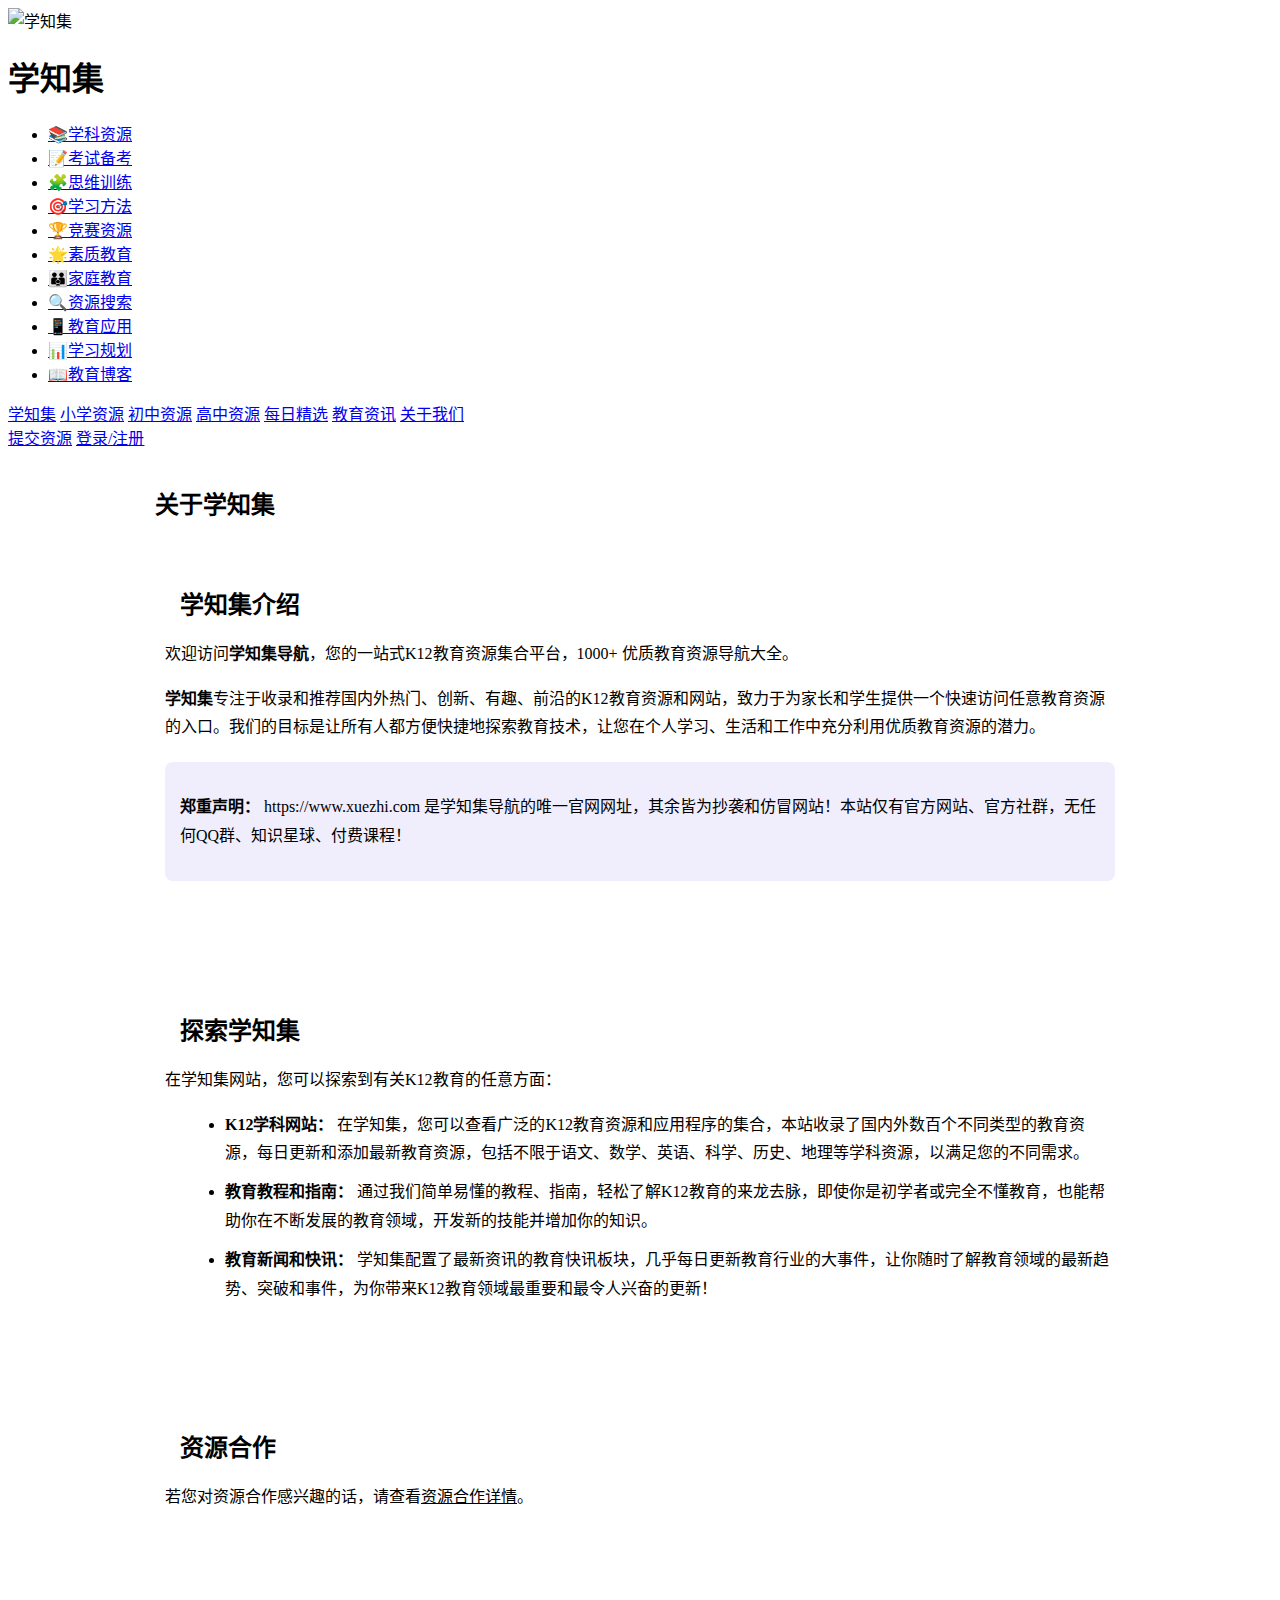
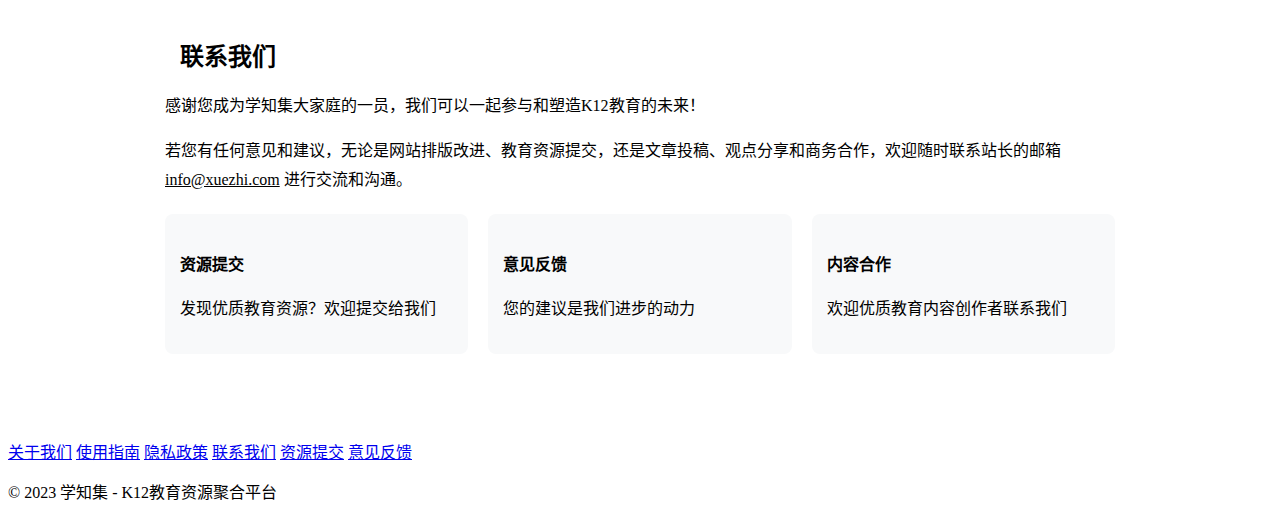
==== about.html @ 23fb1364 "Update about.html" ====
<!DOCTYPE html>
<html lang="zh-CN">
<head>
    <meta charset="UTF-8">
    <meta name="viewport" content="width=device-width, initial-scale=1.0">
    <title>关于学知集 - K12教育资源聚合平台</title>
    <link rel="stylesheet" href="styles.css">
    <style>
        .about-container {
            max-width: 1000px;
            margin: 0 auto;
            padding: 20px;
        }
        
        .about-section {
            margin-bottom: 40px;
            background-color: var(--card-bg);
            border-radius: var(--border-radius);
            box-shadow: var(--shadow);
            padding: 25px;
        }
        
        .about-title {
            font-size: 24px;
            margin-bottom: 20px;
            color: var(--text-color);
            border-left: 4px solid var(--primary-color);
            padding-left: 15px;
        }
        
        .about-content {
            color: var(--text-color);
            line-height: 1.8;
        }
        
        .about-content p {
            margin-bottom: 15px;
        }
        
        .about-content ul {
            margin-left: 20px;
            margin-bottom: 15px;
        }
        
        .about-content ul li {
            margin-bottom: 10px;
        }
        
        .notice {
            background-color: rgba(108, 92, 231, 0.1);
            padding: 15px;
            border-radius: 8px;
            margin: 20px 0;
            border-left: 4px solid var(--primary-color);
        }
        
        .contact-info {
            display: flex;
            flex-wrap: wrap;
            gap: 20px;
            margin-top: 20px;
        }
        
        .contact-item {
            flex: 1;
            min-width: 200px;
            padding: 15px;
            background-color: #f8f9fa;
            border-radius: 8px;
        }
        
        .contact-item h4 {
            margin-bottom: 10px;
            color: var(--primary-color);
        }
    </style>
</head>
<body>
    <div class="container">
        <!-- 左侧导航栏 (与主页相同) -->
        <div class="sidebar">
            <div class="logo">
                <img src="logo.svg" alt="学知集">
                <h1>学知集</h1>
            </div>
            
            <nav class="main-nav">
                <ul>
                    <li><a href="index.html"><span class="icon">📚</span>学科资源</a></li>
                    <li><a href="#"><span class="icon">📝</span>考试备考</a></li>
                    <li><a href="#"><span class="icon">🧩</span>思维训练</a></li>
                    <li><a href="#"><span class="icon">🎯</span>学习方法</a></li>
                    <li><a href="#"><span class="icon">🏆</span>竞赛资源</a></li>
                    <li><a href="#"><span class="icon">🌟</span>素质教育</a></li>
                    <li><a href="#"><span class="icon">👪</span>家庭教育</a></li>
                    <li><a href="#"><span class="icon">🔍</span>资源搜索</a></li>
                    <li><a href="#"><span class="icon">📱</span>教育应用</a></li>
                    <li><a href="#"><span class="icon">📊</span>学习规划</a></li>
                    <li><a href="#"><span class="icon">📖</span>教育博客</a></li>
                </ul>
            </nav>
        </div>

        <!-- 主内容区 -->
        <div class="main-content">
            <!-- 顶部导航 -->
            <header class="top-nav">
                <div class="nav-links">
                    <a href="index.html">学知集</a>
                    <a href="#">小学资源</a>
                    <a href="#">初中资源</a>
                    <a href="#">高中资源</a>
                    <a href="#">每日精选</a>
                    <a href="#">教育资讯</a>
                    <a href="about.html" class="active">关于我们</a>
                </div>
                <div class="user-area">
                    <a href="#" class="btn">提交资源</a>
                    <a href="#" class="btn primary">登录/注册</a>
                </div>
            </header>

            <!-- 关于页面内容 -->
            <div class="about-container">
                <h1 class="about-title">关于学知集</h1>
                
                <div class="about-section">
                    <h2 class="about-title">学知集介绍</h2>
                    <div class="about-content">
                        <p>欢迎访问<strong>学知集导航</strong>，您的一站式K12教育资源集合平台，1000+ 优质教育资源导航大全。</p>
                        
                        <p><strong>学知集</strong>专注于收录和推荐国内外热门、创新、有趣、前沿的K12教育资源和网站，致力于为家长和学生提供一个快速访问任意教育资源的入口。我们的目标是让所有人都方便快捷地探索教育技术，让您在个人学习、生活和工作中充分利用优质教育资源的潜力。</p>
                        
                        <div class="notice">
                            <p><strong>郑重声明：</strong> https://www.xuezhi.com 是学知集导航的唯一官网网址，其余皆为抄袭和仿冒网站！本站仅有官方网站、官方社群，无任何QQ群、知识星球、付费课程！</p>
                        </div>
                    </div>
                </div>
                
                <div class="about-section">
                    <h2 class="about-title">探索学知集</h2>
                    <div class="about-content">
                        <p>在学知集网站，您可以探索到有关K12教育的任意方面：</p>
                        
                        <ul>
                            <li><strong>K12学科网站：</strong> 在学知集，您可以查看广泛的K12教育资源和应用程序的集合，本站收录了国内外数百个不同类型的教育资源，每日更新和添加最新教育资源，包括不限于语文、数学、英语、科学、历史、地理等学科资源，以满足您的不同需求。</li>
                            
                            <li><strong>教育教程和指南：</strong> 通过我们简单易懂的教程、指南，轻松了解K12教育的来龙去脉，即使你是初学者或完全不懂教育，也能帮助你在不断发展的教育领域，开发新的技能并增加你的知识。</li>
                            
                            <li><strong>教育新闻和快讯：</strong> 学知集配置了最新资讯的教育快讯板块，几乎每日更新教育行业的大事件，让你随时了解教育领域的最新趋势、突破和事件，为你带来K12教育领域最重要和最令人兴奋的更新！</li>
                        </ul>
                    </div>
                </div>
                
                <div class="about-section">
                    <h2 class="about-title">资源合作</h2>
                    <div class="about-content">
                        <p>若您对资源合作感兴趣的话，请查看<a href="#" style="color: var(--primary-color);">资源合作详情</a>。</p>
                    </div>
                </div>
                
                <div class="about-section">
                    <h2 class="about-title">联系我们</h2>
                    <div class="about-content">
                        <p>感谢您成为学知集大家庭的一员，我们可以一起参与和塑造K12教育的未来！</p>
                        
                        <p>若您有任何意见和建议，无论是网站排版改进、教育资源提交，还是文章投稿、观点分享和商务合作，欢迎随时联系站长的邮箱 <a href="mailto:info@xuezhi.com" style="color: var(--primary-color);">info@xuezhi.com</a> 进行交流和沟通。</p>
                        
                        <div class="contact-info">
                            <div class="contact-item">
                                <h4>资源提交</h4>
                                <p>发现优质教育资源？欢迎提交给我们</p>
                            </div>
                            <div class="contact-item">
                                <h4>意见反馈</h4>
                                <p>您的建议是我们进步的动力</p>
                            </div>
                            <div class="contact-item">
                                <h4>内容合作</h4>
                                <p>欢迎优质教育内容创作者联系我们</p>
                            </div>
                        </div>
                    </div>
                </div>
            </div>

            <footer class="footer">
                <div class="footer-content">
                    <div class="footer-links">
                        <a href="#">关于我们</a>
                        <a href="#">使用指南</a>
                        <a href="#">隐私政策</a>
                        <a href="#">联系我们</a>
                        <a href="#">资源提交</a>
                        <a href="#">意见反馈</a>
                    </div>
                    <p class="copyright">© 2023 学知集 - K12教育资源聚合平台</p>
                </div>
            </footer>
        </div>
    </div>

    <script src="script.js"></script>
</body>
</html>
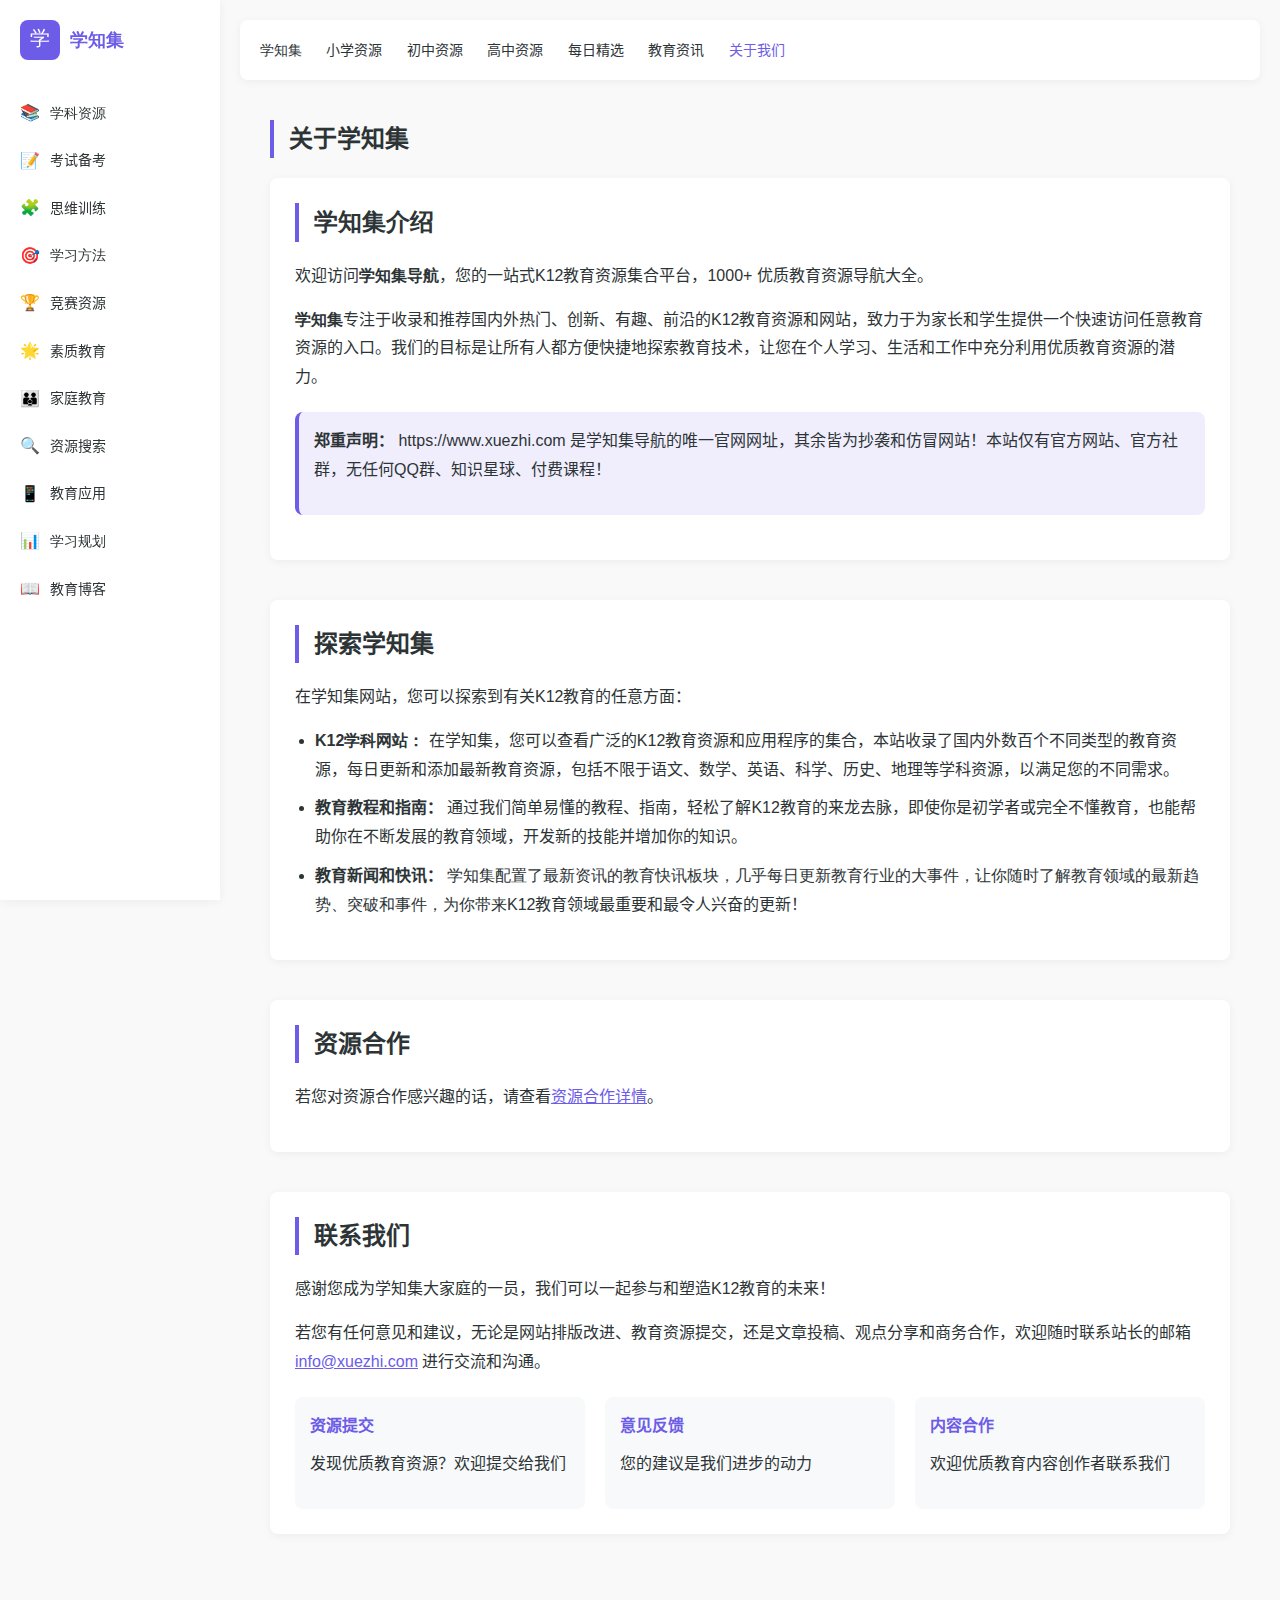
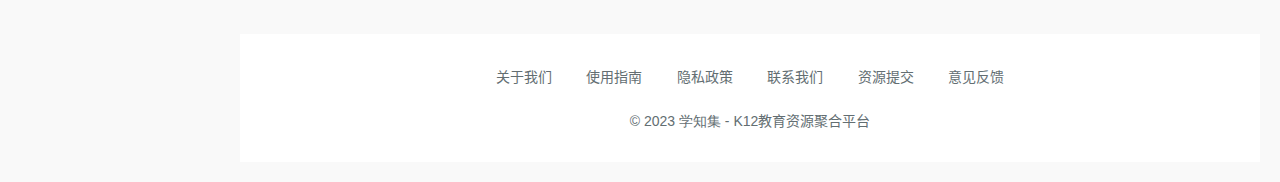
==== commit 13743ad9: "Update about.html" ====
--- a/about.html
+++ b/about.html
@@ -115,8 +115,7 @@
                     <a href="about.html" class="active">关于我们</a>
                 </div>
                 <div class="user-area">
-                    <a href="#" class="btn">提交资源</a>
-                    <a href="#" class="btn primary">登录/注册</a>
+                    <!-- 留空或添加其他非按钮内容 -->
                 </div>
             </header>
 
--- a/styles.css
+++ b/styles.css
@@ -0,0 +1,478 @@
+:root {
+    --primary-color: #6c5ce7;
+    --secondary-color: #a29bfe;
+    --text-color: #2d3436;
+    --light-text: #636e72;
+    --border-color: #e0e0e0;
+    --bg-color: #f9f9f9;
+    --card-bg: #ffffff;
+    --sidebar-width: 220px;
+    --header-height: 60px;
+    --border-radius: 8px;
+    --shadow: 0 2px 10px rgba(0, 0, 0, 0.05);
+}
+
+* {
+    margin: 0;
+    padding: 0;
+    box-sizing: border-box;
+}
+
+body {
+    font-family: 'PingFang SC', 'Microsoft YaHei', sans-serif;
+    color: var(--text-color);
+    background-color: var(--bg-color);
+    line-height: 1.6;
+}
+
+.container {
+    display: flex;
+    min-height: 100vh;
+}
+
+/* 侧边栏样式 */
+.sidebar {
+    width: var(--sidebar-width);
+    background-color: var(--card-bg);
+    box-shadow: var(--shadow);
+    position: fixed;
+    height: 100%;
+    overflow-y: auto;
+    padding: 20px 0;
+    z-index: 10;
+}
+
+.logo {
+    display: flex;
+    align-items: center;
+    padding: 0 20px;
+    margin-bottom: 30px;
+}
+
+.logo img {
+    width: 40px;
+    height: 40px;
+    margin-right: 10px;
+}
+
+.logo h1 {
+    font-size: 18px;
+    font-weight: 600;
+    color: var(--primary-color);
+}
+
+.main-nav ul {
+    list-style: none;
+}
+
+.main-nav ul li {
+    margin-bottom: 2px;
+}
+
+.main-nav ul li a {
+    display: flex;
+    align-items: center;
+    padding: 10px 20px;
+    color: var(--text-color);
+    text-decoration: none;
+    font-size: 14px;
+    transition: all 0.3s;
+}
+
+.main-nav ul li a:hover,
+.main-nav ul li.active a {
+    background-color: rgba(108, 92, 231, 0.1);
+    color: var(--primary-color);
+}
+
+.main-nav .icon {
+    margin-right: 10px;
+    font-size: 16px;
+}
+
+.submenu {
+    padding-left: 30px;
+    display: none;
+}
+
+.submenu li a {
+    padding: 8px 15px;
+}
+
+/* 主内容区样式 */
+.main-content {
+    flex: 1;
+    margin-left: var(--sidebar-width);
+    padding: 20px;
+}
+
+/* 顶部导航样式 */
+.top-nav {
+    display: flex;
+    justify-content: space-between;
+    align-items: center;
+    padding: 0 20px;
+    height: var(--header-height);
+    background-color: var(--card-bg);
+    border-radius: var(--border-radius);
+    box-shadow: var(--shadow);
+    margin-bottom: 20px;
+}
+
+.nav-links a {
+    margin-right: 20px;
+    color: var(--text-color);
+    text-decoration: none;
+    font-size: 14px;
+    transition: all 0.3s;
+}
+
+.nav-links a:hover,
+.nav-links a.active {
+    color: var(--primary-color);
+}
+
+.user-area .btn {
+    padding: 6px 15px;
+    border-radius: var(--border-radius);
+    background: transparent;
+    color: var(--text-color);
+    text-decoration: none;
+    font-size: 14px;
+    transition: all 0.3s;
+    margin-left: 10px;
+    border: 1px solid var(--border-color);
+}
+
+.user-area .btn.primary {
+    background-color: var(--primary-color);
+    color: white;
+    border: none;
+}
+
+.user-area .btn:hover {
+    opacity: 0.9;
+}
+
+/* 网站标题和搜索区 */
+.hero {
+    text-align: center;
+    margin: 40px 0;
+}
+
+.logo-large {
+    width: 80px;
+    height: 80px;
+    margin-bottom: 10px;
+}
+
+.hero h1 {
+    font-size: 28px;
+    font-weight: 600;
+    color: var(--primary-color);
+    margin-bottom: 5px;
+}
+
+.tagline {
+    font-size: 16px;
+    color: var(--light-text);
+}
+
+/* 搜索区域 */
+.search-container {
+    display: flex;
+    max-width: 600px;
+    margin: 0 auto 30px;
+}
+
+.search-input {
+    flex: 1;
+    padding: 12px 15px;
+    border: 2px solid var(--border-color);
+    border-right: none;
+    border-radius: var(--border-radius) 0 0 var(--border-radius);
+    font-size: 14px;
+    transition: border-color 0.3s;
+}
+
+.search-input:focus {
+    outline: none;
+    border-color: var(--primary-color);
+}
+
+.search-btn {
+    padding: 0 20px;
+    background-color: var(--primary-color);
+    color: white;
+    border: none;
+    border-radius: 0 var(--border-radius) var(--border-radius) 0;
+    cursor: pointer;
+    transition: background-color 0.3s;
+}
+
+.search-btn:hover {
+    background-color: var(--secondary-color);
+}
+
+/* 分类标签 */
+.category-tabs {
+    display: flex;
+    flex-wrap: wrap;
+    gap: 10px;
+    margin-bottom: 20px;
+}
+
+.tab {
+    padding: 8px 15px;
+    background-color: var(--card-bg);
+    color: var(--text-color);
+    text-decoration: none;
+    border-radius: var(--border-radius);
+    font-size: 14px;
+    transition: all 0.3s;
+}
+
+.tab.active,
+.tab:hover {
+    background-color: var(--primary-color);
+    color: white;
+}
+
+/* 搜索引擎选择 */
+.search-engines {
+    display: flex;
+    margin-bottom: 30px;
+}
+
+.engine {
+    padding: 6px 15px;
+    color: var(--light-text);
+    text-decoration: none;
+    font-size: 14px;
+    border-right: 1px solid var(--border-color);
+}
+
+.engine:first-child {
+    padding-left: 0;
+}
+
+.engine:last-child {
+    border-right: none;
+}
+
+.engine.active,
+.engine:hover {
+    color: var(--primary-color);
+}
+
+/* 资源卡片样式 */
+.resource-grid {
+    display: grid;
+    grid-template-columns: repeat(auto-fill, minmax(300px, 1fr));
+    gap: 20px;
+    margin-bottom: 40px;
+}
+
+.resource-card {
+    background-color: var(--card-bg);
+    border-radius: var(--border-radius);
+    box-shadow: var(--shadow);
+    padding: 20px;
+    transition: transform 0.3s, box-shadow 0.3s;
+    cursor: pointer;
+}
+
+.resource-card:hover {
+    transform: translateY(-5px);
+    box-shadow: 0 5px 15px rgba(0, 0, 0, 0.1);
+}
+
+.card-header {
+    display: flex;
+    align-items: center;
+    margin-bottom: 15px;
+}
+
+.resource-icon {
+    width: 40px;
+    height: 40px;
+    margin-right: 15px;
+    border-radius: 8px;
+}
+
+.resource-title {
+    font-size: 18px;
+    font-weight: 600;
+}
+
+.resource-desc {
+    color: var(--light-text);
+    font-size: 14px;
+    margin-bottom: 15px;
+    line-height: 1.5;
+}
+
+.resource-meta {
+    display: flex;
+    flex-wrap: wrap;
+}
+
+.tag {
+    font-size: 12px;
+    background-color: #f0f0f0;
+    color: var(--light-text);
+    padding: 3px 8px;
+    border-radius: 4px;
+    margin-right: 5px;
+    margin-bottom: 5px;
+}
+
+/* 热门资源区 */
+.section-title {
+    font-size: 18px;
+    margin-bottom: 20px;
+    color: var(--text-color);
+    position: relative;
+    padding-left: 15px;
+}
+
+.section-title::before {
+    content: '';
+    position: absolute;
+    left: 0;
+    top: 50%;
+    transform: translateY(-50%);
+    width: 4px;
+    height: 18px;
+    background-color: var(--primary-color);
+    border-radius: 2px;
+}
+
+.hot-resources {
+    background-color: var(--card-bg);
+    border-radius: var(--border-radius);
+    box-shadow: var(--shadow);
+    padding: 20px;
+    margin-bottom: 40px;
+}
+
+.hot-item {
+    display: flex;
+    margin-bottom: 20px;
+    padding-bottom: 20px;
+    border-bottom: 1px solid var(--border-color);
+}
+
+.hot-item:last-child {
+    margin-bottom: 0;
+    padding-bottom: 0;
+    border-bottom: none;
+}
+
+.hot-icon {
+    width: 50px;
+    height: 50px;
+    border-radius: 8px;
+    margin-right: 15px;
+}
+
+.hot-content h3 {
+    font-size: 16px;
+    margin-bottom: 5px;
+}
+
+.hot-content p {
+    font-size: 14px;
+    color: var(--light-text);
+}
+
+/* 资讯区域 */
+.news-section {
+    margin-bottom: 40px;
+}
+
+.news-list {
+    background-color: var(--card-bg);
+    border-radius: var(--border-radius);
+    box-shadow: var(--shadow);
+    padding: 20px;
+}
+
+.news-item {
+    display: flex;
+    align-items: center;
+    padding: 15px 0;
+    border-bottom: 1px solid var(--border-color);
+}
+
+.news-item:last-child {
+    border-bottom: none;
+}
+
+.news-date {
+    font-size: 14px;
+    color: var(--light-text);
+    margin-right: 20px;
+    white-space: nowrap;
+}
+
+.news-title {
+    font-size: 15px;
+    font-weight: 500;
+}
+
+/* 页脚 */
+.footer {
+    background-color: var(--card-bg);
+    padding: 30px 0;
+    margin-top: 40px;
+}
+
+.footer-content {
+    max-width: 1200px;
+    margin: 0 auto;
+    text-align: center;
+}
+
+.footer-links {
+    margin-bottom: 20px;
+}
+
+.footer-links a {
+    color: var(--light-text);
+    text-decoration: none;
+    margin: 0 15px;
+    font-size: 14px;
+    transition: all 0.3s;
+}
+
+.footer-links a:hover {
+    color: var(--primary-color);
+}
+
+.copyright {
+    font-size: 14px;
+    color: var(--light-text);
+}
+
+/* 响应式设计 */
+@media (max-width: 768px) {
+    .sidebar {
+        width: 0;
+        transform: translateX(-100%);
+        transition: transform 0.3s;
+    }
+    
+    .sidebar.active {
+        width: var(--sidebar-width);
+        transform: translateX(0);
+    }
+    
+    .main-content {
+        margin-left: 0;
+    }
+    
+    .resource-grid {
+        grid-template-columns: repeat(auto-fill, minmax(250px, 1fr));
+    }
+}
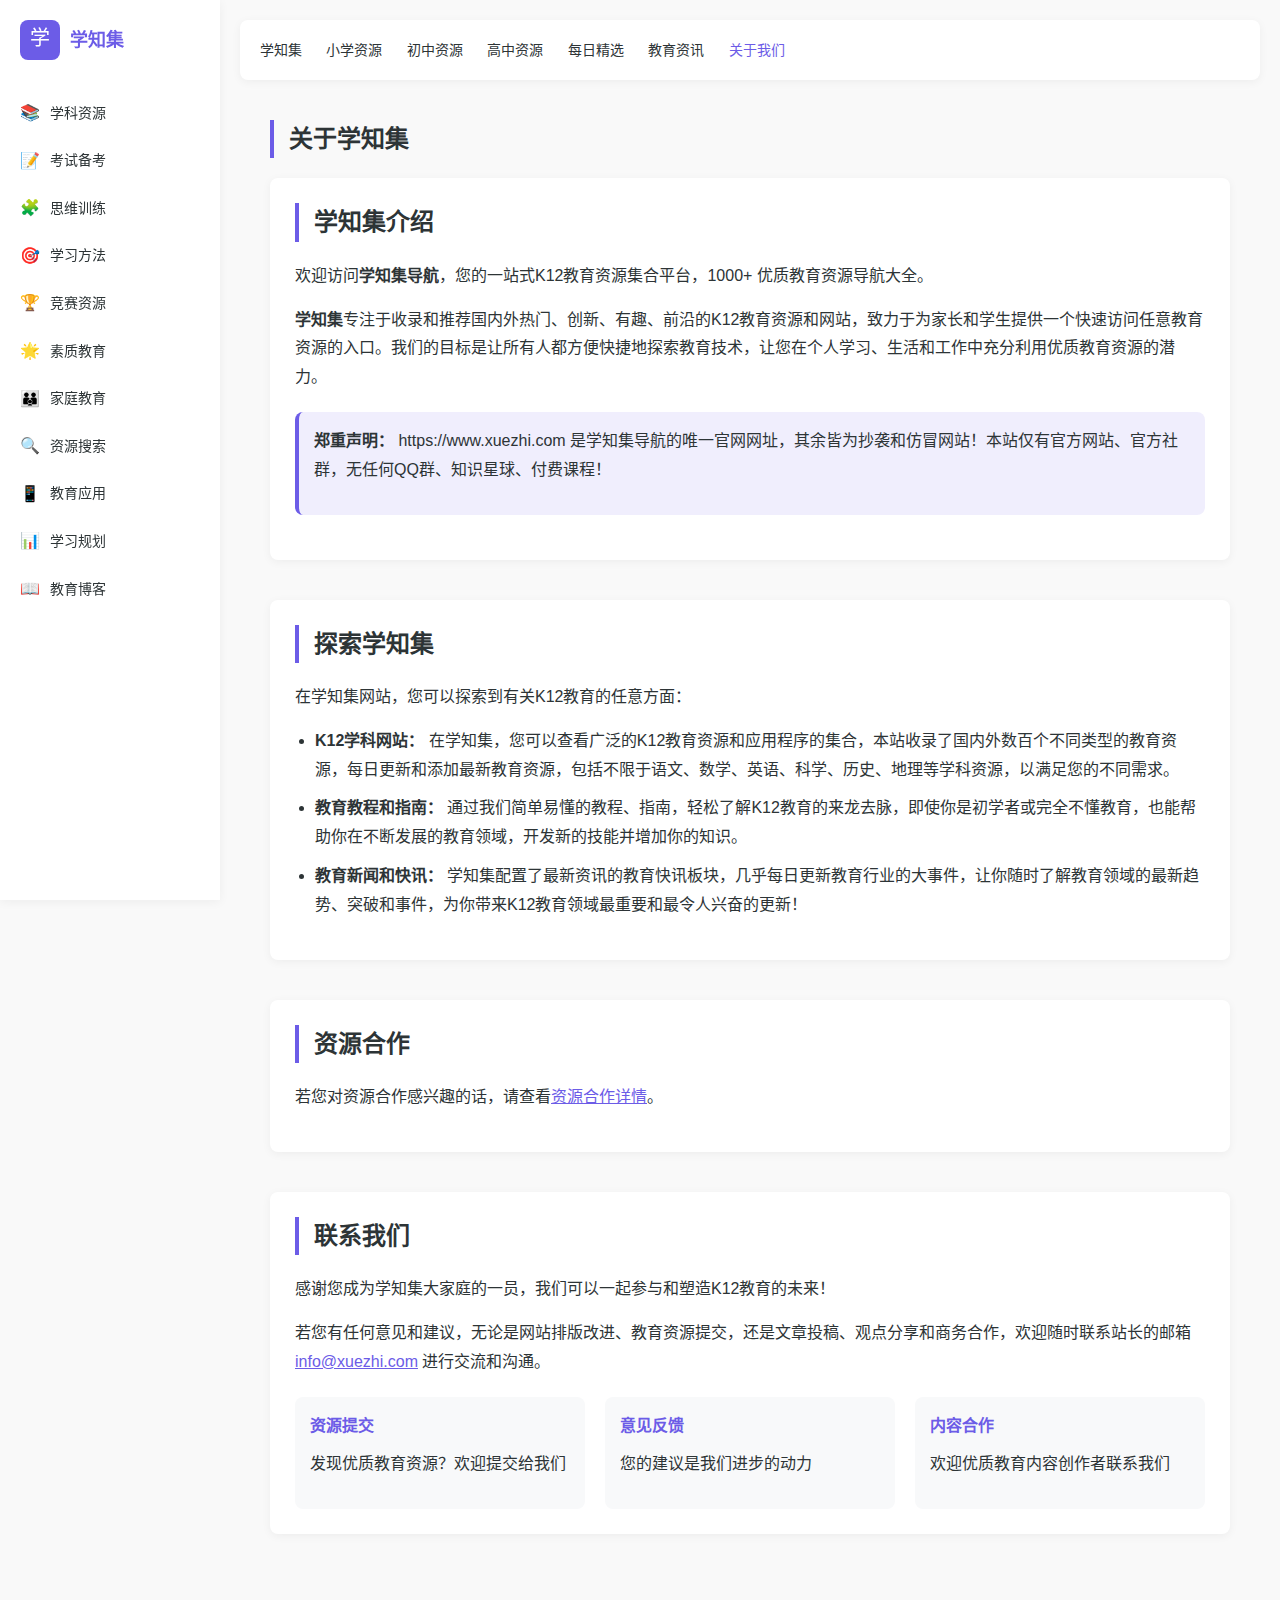
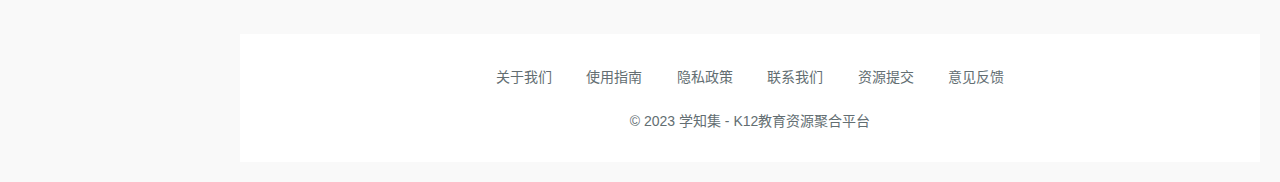
==== commit 878f71f3: "Update about.html" ====
--- a/about.html
+++ b/about.html
@@ -115,7 +115,7 @@
                     <a href="about.html" class="active">关于我们</a>
                 </div>
                 <div class="user-area">
-                    <!-- 留空或添加其他非按钮内容 -->
+                    <!-- 空白区域 -->
                 </div>
             </header>
 
--- a/styles.css
+++ b/styles.css
@@ -133,25 +133,7 @@
 }
 
 .user-area .btn {
-    padding: 6px 15px;
-    border-radius: var(--border-radius);
-    background: transparent;
-    color: var(--text-color);
-    text-decoration: none;
-    font-size: 14px;
-    transition: all 0.3s;
-    margin-left: 10px;
-    border: 1px solid var(--border-color);
-}
-
-.user-area .btn.primary {
-    background-color: var(--primary-color);
-    color: white;
-    border: none;
-}
-
-.user-area .btn:hover {
-    opacity: 0.9;
+    display: none;
 }
 
 /* 网站标题和搜索区 */
@@ -160,39 +142,43 @@
     margin: 40px 0;
 }
 
+.hero-title {
+    display: flex;
+    justify-content: center;
+    align-items: center;
+    margin-bottom: 10px;
+}
+
 .logo-large {
-    width: 80px;
-    height: 80px;
-    margin-bottom: 10px;
+    width: 50px;
+    height: 50px;
+    margin-right: 15px;
 }
 
 .hero h1 {
-    font-size: 28px;
-    font-weight: 600;
-    color: var(--primary-color);
-    margin-bottom: 5px;
+    font-size: 36px;
+    color: var(--primary-color);
+    margin-bottom: 0;
 }
 
 .tagline {
+    color: var(--light-text);
     font-size: 16px;
-    color: var(--light-text);
-}
-
-/* 搜索区域 */
+}
+
 .search-container {
     display: flex;
     max-width: 600px;
-    margin: 0 auto 30px;
+    margin: 20px auto;
 }
 
 .search-input {
     flex: 1;
-    padding: 12px 15px;
+    padding: 12px 20px;
     border: 2px solid var(--border-color);
-    border-right: none;
     border-radius: var(--border-radius) 0 0 var(--border-radius);
-    font-size: 14px;
-    transition: border-color 0.3s;
+    font-size: 16px;
+    transition: all 0.3s;
 }
 
 .search-input:focus {
@@ -201,13 +187,14 @@
 }
 
 .search-btn {
-    padding: 0 20px;
     background-color: var(--primary-color);
     color: white;
     border: none;
     border-radius: 0 var(--border-radius) var(--border-radius) 0;
+    padding: 0 20px;
     cursor: pointer;
-    transition: background-color 0.3s;
+    font-size: 18px;
+    transition: all 0.3s;
 }
 
 .search-btn:hover {
@@ -219,17 +206,18 @@
     display: flex;
     flex-wrap: wrap;
     gap: 10px;
-    margin-bottom: 20px;
+    margin: 20px 0;
 }
 
 .tab {
     padding: 8px 15px;
     background-color: var(--card-bg);
+    border-radius: var(--border-radius);
     color: var(--text-color);
     text-decoration: none;
-    border-radius: var(--border-radius);
-    font-size: 14px;
-    transition: all 0.3s;
+    font-size: 14px;
+    transition: all 0.3s;
+    box-shadow: var(--shadow);
 }
 
 .tab.active,
@@ -241,23 +229,28 @@
 /* 搜索引擎选择 */
 .search-engines {
     display: flex;
-    margin-bottom: 30px;
+    margin: 20px 0 30px;
+    border-bottom: 1px solid var(--border-color);
 }
 
 .engine {
-    padding: 6px 15px;
-    color: var(--light-text);
+    padding: 8px 15px;
+    color: var(--text-color);
     text-decoration: none;
     font-size: 14px;
-    border-right: 1px solid var(--border-color);
-}
-
-.engine:first-child {
-    padding-left: 0;
-}
-
-.engine:last-child {
-    border-right: none;
+    transition: all 0.3s;
+    position: relative;
+}
+
+.engine.active::after,
+.engine:hover::after {
+    content: '';
+    position: absolute;
+    bottom: -1px;
+    left: 0;
+    width: 100%;
+    height: 2px;
+    background-color: var(--primary-color);
 }
 
 .engine.active,
@@ -268,7 +261,7 @@
 /* 资源卡片样式 */
 .resource-grid {
     display: grid;
-    grid-template-columns: repeat(auto-fill, minmax(300px, 1fr));
+    grid-template-columns: repeat(auto-fill, minmax(280px, 1fr));
     gap: 20px;
     margin-bottom: 40px;
 }
@@ -278,8 +271,8 @@
     border-radius: var(--border-radius);
     box-shadow: var(--shadow);
     padding: 20px;
-    transition: transform 0.3s, box-shadow 0.3s;
     cursor: pointer;
+    transition: all 0.3s;
 }
 
 .resource-card:hover {
@@ -296,13 +289,14 @@
 .resource-icon {
     width: 40px;
     height: 40px;
-    margin-right: 15px;
+    margin-right: 10px;
     border-radius: 8px;
 }
 
 .resource-title {
-    font-size: 18px;
+    font-size: 16px;
     font-weight: 600;
+    color: var(--text-color);
 }
 
 .resource-desc {
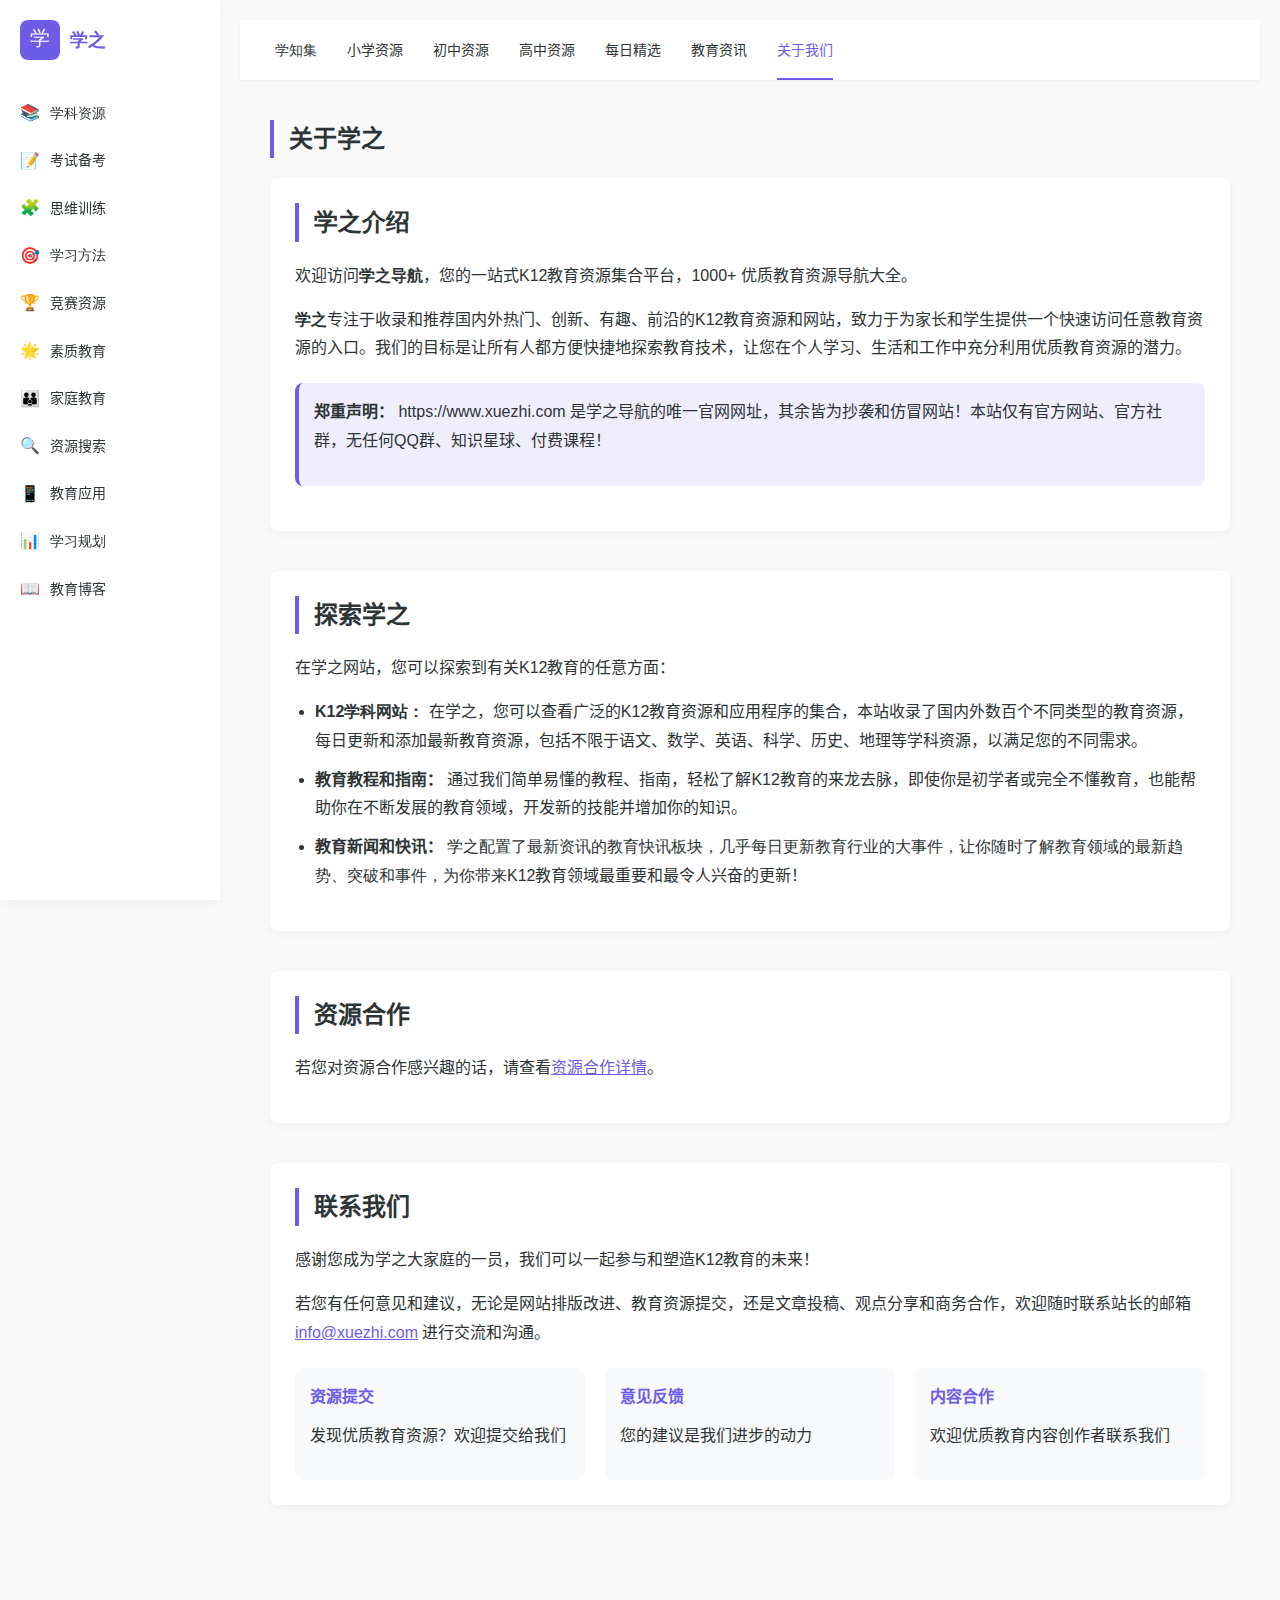
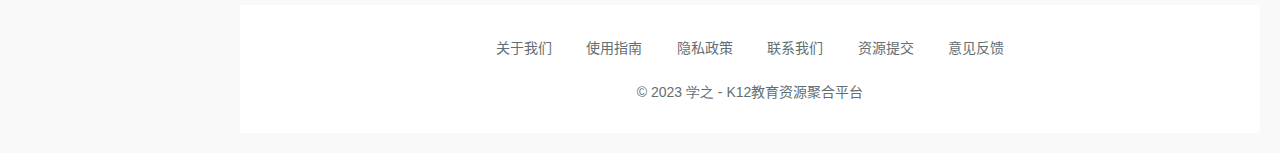
==== commit 4d7a2a72: "Update about.html" ====
--- a/about.html
+++ b/about.html
@@ -3,7 +3,7 @@
 <head>
     <meta charset="UTF-8">
     <meta name="viewport" content="width=device-width, initial-scale=1.0">
-    <title>关于学知集 - K12教育资源聚合平台</title>
+    <title>关于学之 - K12教育资源聚合平台</title>
     <link rel="stylesheet" href="styles.css">
     <style>
         .about-container {
@@ -80,8 +80,8 @@
         <!-- 左侧导航栏 (与主页相同) -->
         <div class="sidebar">
             <div class="logo">
-                <img src="logo.svg" alt="学知集">
-                <h1>学知集</h1>
+                <img src="logo.svg" alt="学之">
+                <h1>学之</h1>
             </div>
             
             <nav class="main-nav">
@@ -121,32 +121,32 @@
 
             <!-- 关于页面内容 -->
             <div class="about-container">
-                <h1 class="about-title">关于学知集</h1>
-                
-                <div class="about-section">
-                    <h2 class="about-title">学知集介绍</h2>
-                    <div class="about-content">
-                        <p>欢迎访问<strong>学知集导航</strong>，您的一站式K12教育资源集合平台，1000+ 优质教育资源导航大全。</p>
-                        
-                        <p><strong>学知集</strong>专注于收录和推荐国内外热门、创新、有趣、前沿的K12教育资源和网站，致力于为家长和学生提供一个快速访问任意教育资源的入口。我们的目标是让所有人都方便快捷地探索教育技术，让您在个人学习、生活和工作中充分利用优质教育资源的潜力。</p>
+                <h1 class="about-title">关于学之</h1>
+                
+                <div class="about-section">
+                    <h2 class="about-title">学之介绍</h2>
+                    <div class="about-content">
+                        <p>欢迎访问<strong>学之导航</strong>，您的一站式K12教育资源集合平台，1000+ 优质教育资源导航大全。</p>
+                        
+                        <p><strong>学之</strong>专注于收录和推荐国内外热门、创新、有趣、前沿的K12教育资源和网站，致力于为家长和学生提供一个快速访问任意教育资源的入口。我们的目标是让所有人都方便快捷地探索教育技术，让您在个人学习、生活和工作中充分利用优质教育资源的潜力。</p>
                         
                         <div class="notice">
-                            <p><strong>郑重声明：</strong> https://www.xuezhi.com 是学知集导航的唯一官网网址，其余皆为抄袭和仿冒网站！本站仅有官方网站、官方社群，无任何QQ群、知识星球、付费课程！</p>
+                            <p><strong>郑重声明：</strong> https://www.xuezhi.com 是学之导航的唯一官网网址，其余皆为抄袭和仿冒网站！本站仅有官方网站、官方社群，无任何QQ群、知识星球、付费课程！</p>
                         </div>
                     </div>
                 </div>
                 
                 <div class="about-section">
-                    <h2 class="about-title">探索学知集</h2>
-                    <div class="about-content">
-                        <p>在学知集网站，您可以探索到有关K12教育的任意方面：</p>
+                    <h2 class="about-title">探索学之</h2>
+                    <div class="about-content">
+                        <p>在学之网站，您可以探索到有关K12教育的任意方面：</p>
                         
                         <ul>
-                            <li><strong>K12学科网站：</strong> 在学知集，您可以查看广泛的K12教育资源和应用程序的集合，本站收录了国内外数百个不同类型的教育资源，每日更新和添加最新教育资源，包括不限于语文、数学、英语、科学、历史、地理等学科资源，以满足您的不同需求。</li>
+                            <li><strong>K12学科网站：</strong> 在学之，您可以查看广泛的K12教育资源和应用程序的集合，本站收录了国内外数百个不同类型的教育资源，每日更新和添加最新教育资源，包括不限于语文、数学、英语、科学、历史、地理等学科资源，以满足您的不同需求。</li>
                             
                             <li><strong>教育教程和指南：</strong> 通过我们简单易懂的教程、指南，轻松了解K12教育的来龙去脉，即使你是初学者或完全不懂教育，也能帮助你在不断发展的教育领域，开发新的技能并增加你的知识。</li>
                             
-                            <li><strong>教育新闻和快讯：</strong> 学知集配置了最新资讯的教育快讯板块，几乎每日更新教育行业的大事件，让你随时了解教育领域的最新趋势、突破和事件，为你带来K12教育领域最重要和最令人兴奋的更新！</li>
+                            <li><strong>教育新闻和快讯：</strong> 学之配置了最新资讯的教育快讯板块，几乎每日更新教育行业的大事件，让你随时了解教育领域的最新趋势、突破和事件，为你带来K12教育领域最重要和最令人兴奋的更新！</li>
                         </ul>
                     </div>
                 </div>
@@ -161,9 +161,9 @@
                 <div class="about-section">
                     <h2 class="about-title">联系我们</h2>
                     <div class="about-content">
-                        <p>感谢您成为学知集大家庭的一员，我们可以一起参与和塑造K12教育的未来！</p>
-                        
-                        <p>若您有任何意见和建议，无论是网站排版改进、教育资源提交，还是文章投稿、观点分享和商务合作，欢迎随时联系站长的邮箱 <a href="mailto:info@xuezhi.com" style="color: var(--primary-color);">info@xuezhi.com</a> 进行交流和沟通。</p>
+                        <p>感谢您成为学之大家庭的一员，我们可以一起参与和塑造K12教育的未来！</p>
+                        
+                        <p>若您有任何意见和建议，无论是网站排版改进、教育资源提交，还是文章投稿、观点分享和商务合作，欢迎随时联系站长的邮箱 <a href="mailto:alle_yebai@aliyun.com" style="color: var(--primary-color);">info@xuezhi.com</a> 进行交流和沟通。</p>
                         
                         <div class="contact-info">
                             <div class="contact-item">
@@ -193,7 +193,7 @@
                         <a href="#">资源提交</a>
                         <a href="#">意见反馈</a>
                     </div>
-                    <p class="copyright">© 2023 学知集 - K12教育资源聚合平台</p>
+                    <p class="copyright">© 2023 学之 - K12教育资源聚合平台</p>
                 </div>
             </footer>
         </div>
--- a/styles.css
+++ b/styles.css
@@ -109,22 +109,30 @@
 /* 顶部导航样式 */
 .top-nav {
     display: flex;
-    justify-content: space-between;
     align-items: center;
     padding: 0 20px;
-    height: var(--header-height);
-    background-color: var(--card-bg);
-    border-radius: var(--border-radius);
-    box-shadow: var(--shadow);
+    height: 60px;
+    background-color: white;
+    box-shadow: 0 1px 2px rgba(0, 0, 0, 0.05);
     margin-bottom: 20px;
 }
 
+/* 显示导航链接 */
+.nav-links {
+    display: flex;
+    height: 100%;
+}
+
 .nav-links a {
-    margin-right: 20px;
-    color: var(--text-color);
-    text-decoration: none;
-    font-size: 14px;
-    transition: all 0.3s;
+    height: 100%;
+    padding: 0 15px;
+    color: var(--text-color);
+    text-decoration: none;
+    font-size: 14px;
+    transition: all 0.3s;
+    position: relative;
+    display: flex;
+    align-items: center;
 }
 
 .nav-links a:hover,
@@ -132,8 +140,15 @@
     color: var(--primary-color);
 }
 
-.user-area .btn {
-    display: none;
+/* 可以保留高亮样式，但不一定需要下划线 */
+.nav-links a.active::after {
+    content: '';
+    position: absolute;
+    bottom: 0;
+    left: 15px;
+    right: 15px;
+    height: 2px;
+    background-color: var(--primary-color);
 }
 
 /* 网站标题和搜索区 */
@@ -190,10 +205,9 @@
     background-color: var(--primary-color);
     color: white;
     border: none;
+    padding: 0 20px;
     border-radius: 0 var(--border-radius) var(--border-radius) 0;
-    padding: 0 20px;
     cursor: pointer;
-    font-size: 18px;
     transition: all 0.3s;
 }
 
@@ -201,78 +215,85 @@
     background-color: var(--secondary-color);
 }
 
-/* 分类标签 */
+/* 分类标签和搜索引擎 */
 .category-tabs {
+    display: flex;
+    overflow-x: auto;
+    background-color: var(--card-bg);
+    border-radius: var(--border-radius);
+    box-shadow: var(--shadow);
+    margin-bottom: 20px;
+    padding: 0 10px;
+}
+
+.category-tabs .tab {
+    padding: 12px 20px;
+    color: var(--text-color);
+    text-decoration: none;
+    font-size: 14px;
+    white-space: nowrap;
+    transition: all 0.3s;
+    position: relative;
+}
+
+.category-tabs .tab.active {
+    color: var(--primary-color);
+}
+
+.category-tabs .tab.active::after {
+    content: '';
+    position: absolute;
+    bottom: 0;
+    left: 20%;
+    width: 60%;
+    height: 3px;
+    background-color: var(--primary-color);
+    border-radius: 3px 3px 0 0;
+}
+
+.category-tabs .tab:hover {
+    color: var(--primary-color);
+}
+
+.search-engines {
     display: flex;
     flex-wrap: wrap;
     gap: 10px;
-    margin: 20px 0;
-}
-
-.tab {
-    padding: 8px 15px;
+    margin-bottom: 30px;
+}
+
+.engine {
+    padding: 5px 12px;
     background-color: var(--card-bg);
-    border-radius: var(--border-radius);
-    color: var(--text-color);
-    text-decoration: none;
-    font-size: 14px;
-    transition: all 0.3s;
-    box-shadow: var(--shadow);
-}
-
-.tab.active,
-.tab:hover {
+    border-radius: 20px;
+    color: var(--text-color);
+    text-decoration: none;
+    font-size: 14px;
+    transition: all 0.3s;
+}
+
+.engine.active,
+.engine:hover {
     background-color: var(--primary-color);
     color: white;
 }
 
-/* 搜索引擎选择 */
-.search-engines {
-    display: flex;
-    margin: 20px 0 30px;
-    border-bottom: 1px solid var(--border-color);
-}
-
-.engine {
-    padding: 8px 15px;
-    color: var(--text-color);
-    text-decoration: none;
-    font-size: 14px;
-    transition: all 0.3s;
-    position: relative;
-}
-
-.engine.active::after,
-.engine:hover::after {
-    content: '';
-    position: absolute;
-    bottom: -1px;
-    left: 0;
-    width: 100%;
-    height: 2px;
-    background-color: var(--primary-color);
-}
-
-.engine.active,
-.engine:hover {
-    color: var(--primary-color);
-}
-
-/* 资源卡片样式 */
+/* 资源卡片网格 */
 .resource-grid {
     display: grid;
-    grid-template-columns: repeat(auto-fill, minmax(280px, 1fr));
+    grid-template-columns: repeat(auto-fill, minmax(300px, 1fr));
     gap: 20px;
     margin-bottom: 40px;
 }
 
 .resource-card {
+    display: flex;
     background-color: var(--card-bg);
     border-radius: var(--border-radius);
     box-shadow: var(--shadow);
     padding: 20px;
+    transition: all 0.3s;
     cursor: pointer;
-    transition: all 0.3s;
 }
 
 .resource-card:hover {
@@ -280,57 +301,57 @@
     box-shadow: 0 5px 15px rgba(0, 0, 0, 0.1);
 }
 
-.card-header {
-    display: flex;
-    align-items: center;
-    margin-bottom: 15px;
-}
-
 .resource-icon {
-    width: 40px;
-    height: 40px;
-    margin-right: 10px;
-    border-radius: 8px;
+    width: 50px;
+    height: 50px;
+    border-radius: 10px;
+    display: flex;
+    align-items: center;
+    justify-content: center;
+    margin-right: 15px;
+    flex-shrink: 0;
+}
+
+.resource-icon span {
+    color: white;
+    font-size: 20px;
+    font-weight: bold;
+}
+
+.resource-info {
+    flex: 1;
 }
 
 .resource-title {
     font-size: 16px;
     font-weight: 600;
+    margin-bottom: 5px;
     color: var(--text-color);
 }
 
 .resource-desc {
+    font-size: 14px;
     color: var(--light-text);
-    font-size: 14px;
-    margin-bottom: 15px;
-    line-height: 1.5;
-}
-
-.resource-meta {
-    display: flex;
-    flex-wrap: wrap;
-}
-
-.tag {
-    font-size: 12px;
-    background-color: #f0f0f0;
-    color: var(--light-text);
-    padding: 3px 8px;
-    border-radius: 4px;
-    margin-right: 5px;
-    margin-bottom: 5px;
-}
-
-/* 热门资源区 */
-.section-title {
+    margin: 0;
+}
+
+/* 分类标题样式 */
+.category-header {
+    display: flex;
+    justify-content: space-between;
+    align-items: center;
+    margin: 30px 0 20px;
+}
+
+.category-title {
     font-size: 18px;
-    margin-bottom: 20px;
+    font-weight: 600;
     color: var(--text-color);
     position: relative;
-    padding-left: 15px;
-}
-
-.section-title::before {
+    padding-left: 10px;
+}
+
+.category-title::before {
     content: '';
     position: absolute;
     left: 0;
@@ -342,77 +363,14 @@
     border-radius: 2px;
 }
 
-.hot-resources {
-    background-color: var(--card-bg);
-    border-radius: var(--border-radius);
-    box-shadow: var(--shadow);
-    padding: 20px;
-    margin-bottom: 40px;
-}
-
-.hot-item {
-    display: flex;
-    margin-bottom: 20px;
-    padding-bottom: 20px;
-    border-bottom: 1px solid var(--border-color);
-}
-
-.hot-item:last-child {
-    margin-bottom: 0;
-    padding-bottom: 0;
-    border-bottom: none;
-}
-
-.hot-icon {
-    width: 50px;
-    height: 50px;
-    border-radius: 8px;
-    margin-right: 15px;
-}
-
-.hot-content h3 {
-    font-size: 16px;
-    margin-bottom: 5px;
-}
-
-.hot-content p {
-    font-size: 14px;
+.more-link {
     color: var(--light-text);
-}
-
-/* 资讯区域 */
-.news-section {
-    margin-bottom: 40px;
-}
-
-.news-list {
-    background-color: var(--card-bg);
-    border-radius: var(--border-radius);
-    box-shadow: var(--shadow);
-    padding: 20px;
-}
-
-.news-item {
-    display: flex;
-    align-items: center;
-    padding: 15px 0;
-    border-bottom: 1px solid var(--border-color);
-}
-
-.news-item:last-child {
-    border-bottom: none;
-}
-
-.news-date {
-    font-size: 14px;
-    color: var(--light-text);
-    margin-right: 20px;
-    white-space: nowrap;
-}
-
-.news-title {
-    font-size: 15px;
-    font-weight: 500;
+    font-size: 14px;
+    text-decoration: none;
+}
+
+.more-link:hover {
+    color: var(--primary-color);
 }
 
 /* 页脚 */
@@ -470,3 +428,8 @@
         grid-template-columns: repeat(auto-fill, minmax(250px, 1fr));
     }
 }
+
+/* 添加这个来隐藏所有菜单按钮 */
+.menu-toggle, .toggle-sidebar {
+    display: none !important;
+}
